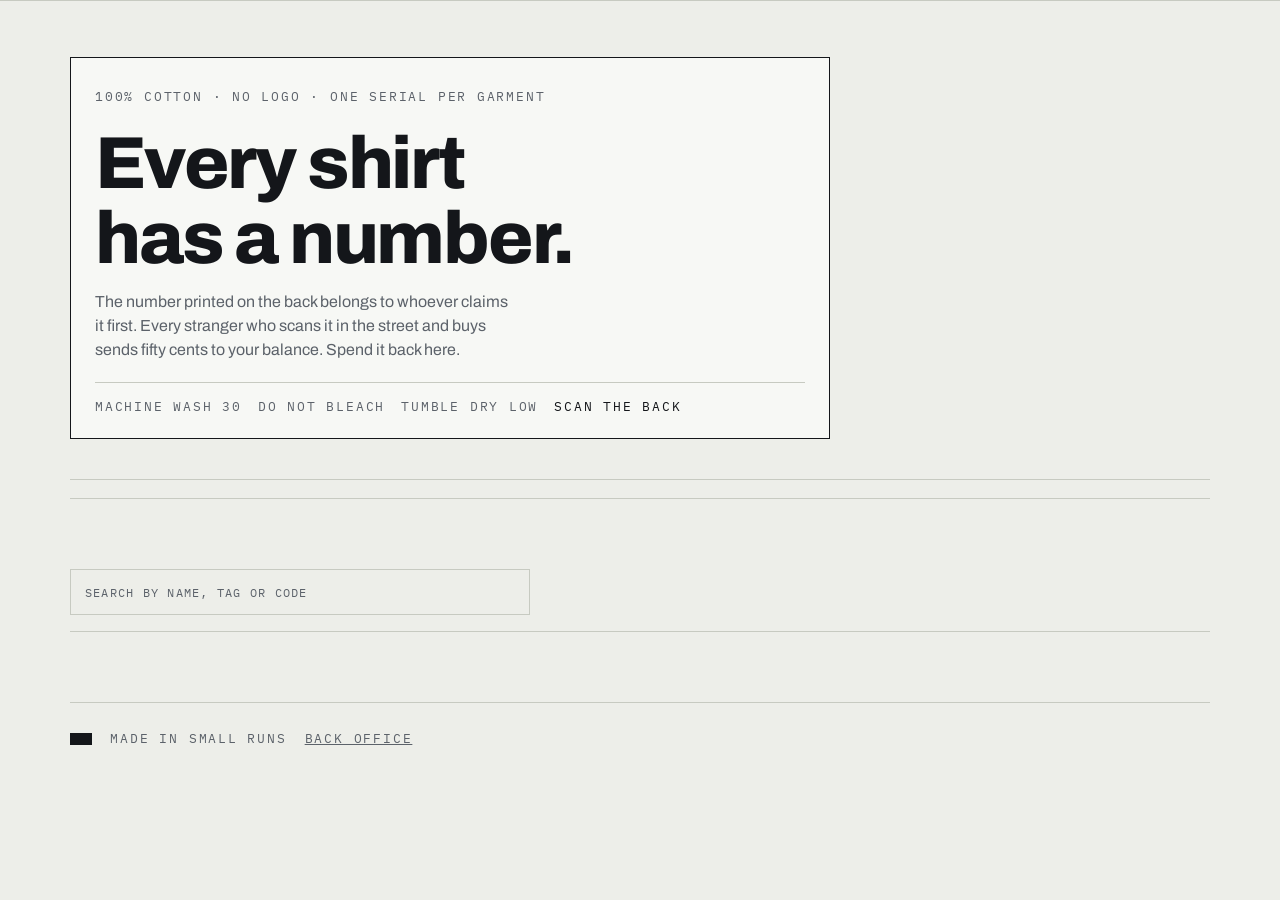
==== index.html @ 5fda08cc "Add files via upload" ====
<!doctype html>
<html lang="en">
<head>
<meta charset="utf-8">
<meta name="viewport" content="width=device-width, initial-scale=1">
<title>Shop</title>
<link rel="preconnect" href="https://fonts.googleapis.com">
<link rel="preconnect" href="https://fonts.gstatic.com" crossorigin>
<link href="https://fonts.googleapis.com/css2?family=Archivo:wght@400;600;700;800;900&family=IBM+Plex+Mono:wght@400;500;600&display=swap" rel="stylesheet">
<link rel="stylesheet" href="./shop.css">
<script src="./config.js"></script>
</head>
<body>

<header class="masthead" id="masthead"></header>

<main class="shell">

  <section class="hero">
    <div class="hero-label">
      <span class="tag">100% cotton · no logo · one serial per garment</span>
      <h1>Every shirt<br>has a number.</h1>
      <p class="hero-lede">The number printed on the back belongs to whoever claims it first.
         Every stranger who scans it in the street and buys sends fifty cents
         to your balance. Spend it back here.</p>
      <div class="hero-rule">
        <span class="tag">Machine wash 30</span>
        <span class="tag">Do not bleach</span>
        <span class="tag">Tumble dry low</span>
        <span class="tag tag-ink">Scan the back</span>
      </div>
    </div>
    <div class="ticker" aria-hidden="true">
      <div class="ticker-track" id="ticker"></div>
    </div>
  </section>

  <section class="searchbar">
    <input class="input search-input" id="q" type="search"
           placeholder="Search by name, tag or code" aria-label="Search the shop">
    <div class="chip-row" id="tagRow"></div>
  </section>

  <div id="results" class="hide"></div>
  <div id="rails"></div>
  <div id="railsEmpty" class="empty hide">
    <p class="tag">Nothing in stock yet.</p>
    <p>Add your first item from the back office and it will appear here.</p>
  </div>

  <footer class="foot">
    <span class="redaction" id="footBrand"></span>
    <span class="tag">Made in small runs</span>
    <a class="tag" href="./admin.html">Back office</a>
  </footer>
</main>

<!-- ---------------- cart drawer ---------------- -->
<div class="scrim" id="scrim"></div>
<aside class="drawer" id="drawer" aria-label="Shopping bag">
  <div class="drawer-head">
    <span class="tag tag-ink">Your bag</span>
    <button class="x-btn" id="drawerClose" aria-label="Close bag">&times;</button>
  </div>
  <div class="drawer-body" id="drawerBody"></div>
  <div class="drawer-foot" id="drawerFoot"></div>
</aside>

<!-- ---------------- auth / account ---------------- -->
<div class="modal" id="modal">
  <div class="modal-card" id="modalCard"></div>
</div>

<script type="module">
import {
  cfg, sb, money, escapeHtml, fetchProducts, readCart, setQty, cartCount,
  mountMasthead, refreshCredit, refreshCartCount, renderRail,
  currentUser, signIn, signUp, signOut, fetchBalance, startCheckout, rememberRef,
  matchesQuery, allKeywords, productCard, lineKey, priceOf
} from "./shop.js";

document.title = cfg.BRAND;
document.getElementById("footBrand").textContent = cfg.BRAND;
mountMasthead(document.getElementById("masthead"));

/* a QR scan can hand us a referral code on the way in */
const params = new URLSearchParams(location.search);
if (params.get("ref")) {
  rememberRef(params.get("ref"));
  history.replaceState({}, "", location.pathname);
}

/* ticker */
const words = ["No logo", "Serial numbered", "Claim your number", "€0.50 per referral",
               "Small runs", "Machine wash 30", "Store credit, not cashback"];
document.getElementById("ticker").innerHTML =
  [...words, ...words].map(w => `<span class="tag">${w}</span>`).join("");

/* ---------------- catalogue ---------------- */
let PRODUCTS = [];
async function loadCatalogue() {
  const mount = document.getElementById("rails");
  try { PRODUCTS = await fetchProducts(); }
  catch { mount.innerHTML = `<p class="notice notice-bad">Could not load the catalogue. Check your Supabase settings in config.js.</p>`; return; }

  if (!PRODUCTS.length) { document.getElementById("railsEmpty").classList.remove("hide"); return; }

  const groups = new Map();
  for (const p of PRODUCTS) {
    if (!groups.has(p.collection)) groups.set(p.collection, []);
    groups.get(p.collection).push(p);
  }
  mount.innerHTML = "";
  for (const [name, items] of groups) {
    renderRail(mount, { title: name.replace(/^\w/, c => c.toUpperCase()), products: items });
  }
  buildTagRow();
}

/* ---------------- search ---------------- */
const qInput  = document.getElementById("q");
const results = document.getElementById("results");
const railsEl = document.getElementById("rails");

function buildTagRow() {
  const row = document.getElementById("tagRow");
  const tags = allKeywords(PRODUCTS).slice(0, 12);
  if (!tags.length) { row.classList.add("hide"); return; }
  row.innerHTML = tags.map(([k, n]) =>
    `<button class="chip tag-chip" data-tag="${escapeHtml(k)}">${escapeHtml(k)} <b>${n}</b></button>`).join("");
  row.querySelectorAll("[data-tag]").forEach((b) =>
    b.addEventListener("click", () => {
      const t = b.dataset.tag;
      qInput.value = qInput.value.trim() === t ? "" : t;   // click again to clear
      runSearch();
    }));
}

function runSearch() {
  const query = qInput.value.trim();
  document.querySelectorAll("[data-tag]").forEach((b) =>
    b.classList.toggle("on", b.dataset.tag === query.toLowerCase()));

  if (!query) {
    results.classList.add("hide");
    railsEl.classList.remove("hide");
    return;
  }

  const hits = PRODUCTS.filter((p) => matchesQuery(p, query));
  railsEl.classList.add("hide");
  results.classList.remove("hide");
  results.innerHTML = `
    <div class="rail-head">
      <h2>${hits.length ? `${hits.length} match${hits.length === 1 ? "" : "es"}` : "Nothing found"}</h2>
      <span class="tag">for “${escapeHtml(query)}”</span>
      <button class="chip" id="clearQ" style="margin-left:auto">Clear</button>
    </div>
    <div class="results-grid"></div>`;

  const grid = results.querySelector(".results-grid");
  if (hits.length) hits.forEach((p) => grid.appendChild(productCard(p)));
  else grid.innerHTML = `<p class="empty">No item matches that. Try a different word, or clear the search to see everything.</p>`;

  document.getElementById("clearQ").addEventListener("click", () => { qInput.value = ""; runSearch(); });
}

let debounce;
qInput.addEventListener("input", () => { clearTimeout(debounce); debounce = setTimeout(runSearch, 140); });
qInput.addEventListener("search", runSearch);

/* ---------------- cart drawer ---------------- */
const scrim = document.getElementById("scrim");
const drawer = document.getElementById("drawer");
const openDrawer = () => { drawer.classList.add("open"); scrim.classList.add("open"); paintCart(); };
const closeDrawer = () => { drawer.classList.remove("open"); scrim.classList.remove("open"); };
scrim.addEventListener("click", closeDrawer);
document.getElementById("drawerClose").addEventListener("click", closeDrawer);
document.getElementById("cartChip").addEventListener("click", openDrawer);
document.addEventListener("keydown", e => { if (e.key === "Escape") { closeDrawer(); closeModal(); } });

let useCredit = false;

async function paintCart() {
  const body = document.getElementById("drawerBody");
  const foot = document.getElementById("drawerFoot");
  const lines = readCart()
    .map(l => {
      const product = PRODUCTS.find(p => p.id === l.product_id);
      const variant = product?.variants?.find(v => v.id === l.variant_id) || null;
      return { ...l, product, variant, key: lineKey(l), unit: product ? priceOf(product, variant) : 0 };
    })
    .filter(l => l.product);

  if (!lines.length) {
    body.innerHTML = `<p class="empty">Nothing here yet. Add something from the rails.</p>`;
    foot.innerHTML = "";
    return;
  }

  body.innerHTML = lines.map(l => `
    <div class="line">
      <div class="line-shot">${l.product.image_url
        ? `<img src="${l.product.image_url}" alt="">` : ""}</div>
      <div style="flex:1">
        <div class="card-name">${escapeHtml(l.product.name)}</div>
        <span class="tag">${escapeHtml(l.product.sku)}${l.variant ? ` · size ${escapeHtml(l.variant.size)}` : ""}</span>
        <div class="qty">
          <button data-id="${l.key}" data-q="${l.qty - 1}">&minus;</button>
          <span class="serial">${l.qty}</span>
          <button data-id="${l.key}" data-q="${l.qty + 1}">+</button>
          <span class="price" style="margin-left:auto">${money(l.unit * l.qty)}</span>
        </div>
      </div>
    </div>`).join("");

  body.querySelectorAll(".qty button").forEach(b =>
    b.addEventListener("click", () => setQty(b.dataset.id, Number(b.dataset.q))));

  const subtotal = lines.reduce((s, l) => s + l.unit * l.qty, 0);
  const user = await currentUser();
  const balance = user ? await fetchBalance() : 0;
  const applied = useCredit ? Math.min(balance, subtotal) : 0;

  foot.innerHTML = `
    ${balance > 0 ? `
      <label class="credit-toggle">
        <input type="checkbox" id="useCredit" ${useCredit ? "checked" : ""}>
        <span class="tag" style="color:inherit">Use ${money(balance)} credit</span>
      </label>` : ""}
    <div class="total-row"><span class="tag">Subtotal</span><span class="price">${money(subtotal)}</span></div>
    ${applied ? `<div class="total-row"><span class="tag">Credit</span><span class="price">−${money(applied)}</span></div>` : ""}
    <div class="total-row grand"><span class="tag tag-ink">To pay</span><span class="price">${money(subtotal - applied)}</span></div>
    <div id="checkoutMsg"></div>
    <button class="btn" id="checkoutBtn" style="margin-top:14px">Checkout</button>`;

  const toggle = document.getElementById("useCredit");
  if (toggle) toggle.addEventListener("change", () => { useCredit = toggle.checked; paintCart(); });

  document.getElementById("checkoutBtn").addEventListener("click", async (e) => {
    const btn = e.currentTarget;
    const msg = document.getElementById("checkoutMsg");
    const email = user?.email || prompt("Email for your receipt:");
    if (!email) return;
    btn.disabled = true; btn.textContent = "Opening checkout…";
    try { await startCheckout({ useCredit, email }); }
    catch (err) {
      msg.innerHTML = `<p class="notice notice-bad">${escapeHtml(err.message)}</p>`;
      btn.disabled = false; btn.textContent = "Checkout";
    }
  });
}

document.addEventListener("cart:changed", () => { refreshCartCount(); paintCart(); });

/* ---------------- account modal ---------------- */
const modal = document.getElementById("modal");
const card  = document.getElementById("modalCard");
const closeModal = () => modal.classList.remove("open");
modal.addEventListener("click", e => { if (e.target === modal) closeModal(); });
document.getElementById("accountChip").addEventListener("click", paintAccount);

async function paintAccount() {
  modal.classList.add("open");
  const user = await currentUser();
  if (!user) return paintAuth("in");

  const { data } = await sb.rpc("my_earnings");
  const e = data || { balance_cents: 0, garments: 0, referrals: 0 };
  const { data: codes } = await sb.from("garment_codes").select("item_number, claimed_at");

  card.innerHTML = `
    <span class="tag">Signed in as</span>
    <p class="serial" style="margin:4px 0 20px">${escapeHtml(user.email)}</p>
    <div class="total-row"><span class="tag">Balance</span><span class="price">${money(e.balance_cents)}</span></div>
    <div class="total-row"><span class="tag">Garments claimed</span><span class="price">${e.garments}</span></div>
    <div class="total-row"><span class="tag">Referred sales</span><span class="price">${e.referrals}</span></div>
    ${codes?.length ? `<div style="margin-top:18px">
      <span class="tag">Your serials</span>
      <p class="serial" style="margin:6px 0 0;line-height:1.7">${codes.map(c => escapeHtml(c.item_number)).join("<br>")}</p>
    </div>` : ""}
    <button class="btn btn-hollow" id="outBtn" style="margin-top:22px">Sign out</button>`;
  document.getElementById("outBtn").addEventListener("click", async () => {
    await signOut(); closeModal(); refreshCredit();
  });
}

function paintAuth(mode) {
  const isUp = mode === "up";
  card.innerHTML = `
    <span class="tag">${isUp ? "Create an account" : "Sign in"}</span>
    <h2 style="margin:10px 0 18px">${isUp ? "Start a balance" : "Welcome back"}</h2>
    ${isUp ? `<label class="field"><span>Name</span><input class="input" id="aName"></label>` : ""}
    <label class="field"><span>Email</span><input class="input" id="aEmail" type="email" autocomplete="email"></label>
    <label class="field"><span>Password</span><input class="input" id="aPass" type="password" autocomplete="${isUp ? "new-password" : "current-password"}"></label>
    <div id="authMsg"></div>
    <button class="btn" id="authGo" style="margin-top:8px">${isUp ? "Create account" : "Sign in"}</button>
    <button class="btn btn-hollow" id="authSwap" style="margin-top:8px">${isUp ? "I already have one" : "I need an account"}</button>`;

  document.getElementById("authSwap").addEventListener("click", () => paintAuth(isUp ? "in" : "up"));
  document.getElementById("authGo").addEventListener("click", async () => {
    const msg = document.getElementById("authMsg");
    const email = document.getElementById("aEmail").value.trim();
    const pass  = document.getElementById("aPass").value;
    if (!email || !pass) { msg.innerHTML = `<p class="notice notice-bad">Enter an email and a password.</p>`; return; }
    const { error } = isUp
      ? await signUp(email, pass, document.getElementById("aName").value.trim())
      : await signIn(email, pass);
    if (error) { msg.innerHTML = `<p class="notice notice-bad">${escapeHtml(error.message)}</p>`; return; }
    await refreshCredit();
    paintAccount();
  });
}

/* ---------------- boot ---------------- */
await loadCatalogue();
refreshCartCount();
refreshCredit();
if (params.get("bag")) openDrawer();
sb.auth.onAuthStateChange(() => { refreshCredit(); paintCart(); });
</script>
</body>
</html>
---- shop.css ----
/* ============================================================
   Design language: the sewn-in garment care label.
   Everything is a tag — small caps, thin rules, mono serials.
   One accent only: ultramarine, the pigment in laundry bluing.
   Signature: the redaction bar. A no-name brand has no logo,
   so the logo is the black rectangle where a logo would be.
   ============================================================ */

:root {
  --paper:    #EDEEE9;
  --paper-2:  #E3E5DE;
  --card:     #F7F8F5;
  --ink:      #14161A;
  --ink-soft: #5C626A;
  --rule:     #C7CAC1;
  --bluing:   #2436E8;
  --alert:    #B32D18;

  --step:  clamp(0.72rem, 0.68rem + 0.2vw, 0.8rem);
  --shell: 1180px;
  --tag-font: "IBM Plex Mono", ui-monospace, monospace;
}

* { box-sizing: border-box; }

html { -webkit-text-size-adjust: 100%; }

body {
  margin: 0;
  background: var(--paper);
  color: var(--ink);
  font-family: "Archivo", system-ui, sans-serif;
  font-size: 16px;
  line-height: 1.5;
  font-variant-numeric: tabular-nums;
}

.shell { max-width: var(--shell); margin: 0 auto; padding: 0 20px; }

/* ---------- micro typography: the label vocabulary ---------- */
.tag {
  font-family: var(--tag-font);
  font-size: var(--step);
  letter-spacing: 0.14em;
  text-transform: uppercase;
  color: var(--ink-soft);
}
.tag-ink { color: var(--ink); }
.serial { font-family: var(--tag-font); font-size: var(--step); letter-spacing: 0.08em; }

h1, h2, h3 { font-weight: 800; letter-spacing: -0.03em; line-height: 1.02; margin: 0; }
h1 { font-size: clamp(2.4rem, 1.5rem + 4.2vw, 4.6rem); }
h2 { font-size: clamp(1.5rem, 1.1rem + 1.6vw, 2.2rem); }

/* ---------- the signature: redaction bar ---------- */
.redaction {
  display: inline-flex;
  align-items: center;
  background: var(--ink);
  color: var(--paper);
  padding: 0.34em 0.7em 0.4em;
  font-family: var(--tag-font);
  font-weight: 600;
  letter-spacing: 0.24em;
  text-transform: uppercase;
  text-decoration: none;
}
.redaction-lg { font-size: 1rem; letter-spacing: 0.3em; }

/* ---------- header ---------- */
.masthead {
  position: sticky; top: 0; z-index: 40;
  background: var(--paper);
  border-bottom: 1px solid var(--rule);
}
.masthead-in {
  max-width: var(--shell); margin: 0 auto; padding: 14px 20px;
  display: flex; align-items: center; gap: 14px;
}
.masthead-nav { margin-left: auto; display: flex; align-items: center; gap: 10px; }

.chip {
  font-family: var(--tag-font); font-size: var(--step);
  letter-spacing: 0.1em; text-transform: uppercase;
  border: 1px solid var(--rule); background: transparent; color: var(--ink);
  padding: 7px 11px; cursor: pointer; text-decoration: none;
  display: inline-flex; align-items: center; gap: 7px;
}
.chip:hover { border-color: var(--ink); }
.chip-credit { border-color: var(--bluing); color: var(--bluing); }
.chip-cart { background: var(--ink); color: var(--paper); border-color: var(--ink); }
.chip-cart:hover { background: var(--bluing); border-color: var(--bluing); }

/* ---------- buttons ---------- */
.btn {
  font-family: var(--tag-font); font-size: var(--step);
  letter-spacing: 0.14em; text-transform: uppercase;
  padding: 14px 20px; border: 1px solid var(--ink);
  background: var(--ink); color: var(--paper);
  cursor: pointer; text-decoration: none; text-align: center;
  display: inline-block; width: 100%;
}
.btn:hover:not(:disabled) { background: var(--bluing); border-color: var(--bluing); }
.btn:disabled { opacity: 0.35; cursor: not-allowed; }
.btn-hollow { background: transparent; color: var(--ink); }
.btn-hollow:hover:not(:disabled) { background: var(--ink); color: var(--paper); }
.btn-slim { padding: 9px 14px; width: auto; }

:focus-visible { outline: 2px solid var(--bluing); outline-offset: 2px; }

/* ---------- inputs ---------- */
.field { display: block; margin-bottom: 12px; }
.field > span {
  display: block; margin-bottom: 5px;
  font-family: var(--tag-font); font-size: var(--step);
  letter-spacing: 0.12em; text-transform: uppercase; color: var(--ink-soft);
}
.input {
  width: 100%; padding: 11px 12px;
  border: 1px solid var(--rule); background: var(--card); color: var(--ink);
  font-family: var(--tag-font); font-size: 0.88rem;
}
.input:focus { border-color: var(--bluing); outline: none; }
textarea.input { font-family: "Archivo", sans-serif; line-height: 1.5; resize: vertical; }

/* ---------- hero: a care label pinned to the page ---------- */
.hero { padding: 56px 0 40px; }
.hero-label {
  border: 1px solid var(--ink); background: var(--card);
  padding: 26px 24px 22px; max-width: 760px;
}
.hero-rule {
  display: flex; gap: 16px; flex-wrap: wrap;
  border-top: 1px solid var(--rule); margin-top: 20px; padding-top: 14px;
}
.hero h1 { margin: 18px 0 14px; }
.hero-lede { max-width: 46ch; color: var(--ink-soft); margin: 0; }

/* the ticker reads like a wash-instruction strip */
.ticker {
  border-top: 1px solid var(--rule); border-bottom: 1px solid var(--rule);
  overflow: hidden; padding: 9px 0; margin-top: 40px;
}
.ticker-track {
  display: flex; gap: 44px; width: max-content;
  animation: drift 44s linear infinite;
}
.ticker-track > span { white-space: nowrap; }
@keyframes drift { from { transform: translateX(0); } to { transform: translateX(-50%); } }

/* ---------- rails ---------- */
.rail-block { padding: 40px 0 8px; }
.rail-head {
  display: flex; align-items: baseline; gap: 14px;
  padding-bottom: 14px; border-bottom: 1px solid var(--rule); margin-bottom: 20px;
}
.rail-arrows { margin-left: auto; display: flex; gap: 6px; }
.arrow {
  width: 36px; height: 36px; border: 1px solid var(--rule);
  background: transparent; color: var(--ink); cursor: pointer;
  font-size: 1rem; line-height: 1; display: grid; place-items: center;
}
.arrow:hover { border-color: var(--ink); background: var(--ink); color: var(--paper); }

.rail {
  display: flex; gap: 16px; overflow-x: auto; padding-bottom: 16px;
  scroll-snap-type: x mandatory; scroll-behavior: smooth;
  scrollbar-width: thin; scrollbar-color: var(--rule) transparent;
}
.rail::-webkit-scrollbar { height: 3px; }
.rail::-webkit-scrollbar-thumb { background: var(--rule); }

.card {
  flex: 0 0 264px; scroll-snap-align: start;
  background: var(--card); border: 1px solid var(--rule);
  display: flex; flex-direction: column;
}
.card-shot {
  aspect-ratio: 4 / 5; background: var(--paper-2);
  display: grid; place-items: center; overflow: hidden;
}
.card-shot img { width: 100%; height: 100%; object-fit: cover; display: block; }
.card-body { padding: 14px; display: flex; flex-direction: column; gap: 6px; flex: 1; }
.card-name { font-weight: 700; letter-spacing: -0.015em; }
.card-blurb { color: var(--ink-soft); font-size: 0.88rem; margin: 0; }
.card-foot {
  margin-top: auto; padding-top: 12px; border-top: 1px solid var(--rule);
  display: flex; align-items: center; gap: 10px;
}
.price { font-family: var(--tag-font); font-weight: 600; font-size: 0.98rem; }
.sold-out { color: var(--alert); }

/* ---------- cart drawer ---------- */
.scrim {
  position: fixed; inset: 0; background: rgba(20,22,26,0.45);
  opacity: 0; pointer-events: none; transition: opacity 0.2s; z-index: 50;
}
.scrim.open { opacity: 1; pointer-events: auto; }
.drawer {
  position: fixed; top: 0; right: 0; bottom: 0; width: min(420px, 100%);
  background: var(--paper); border-left: 1px solid var(--ink);
  transform: translateX(100%); transition: transform 0.26s cubic-bezier(.4,0,.2,1);
  z-index: 60; display: flex; flex-direction: column;
}
.drawer.open { transform: translateX(0); }
.drawer-head {
  padding: 18px 20px; border-bottom: 1px solid var(--rule);
  display: flex; align-items: center; gap: 12px;
}
.drawer-body { flex: 1; overflow-y: auto; padding: 20px; }
.drawer-foot { padding: 20px; border-top: 1px solid var(--ink); background: var(--card); }
.x-btn { margin-left: auto; background: none; border: none; cursor: pointer; font-size: 1.3rem; color: var(--ink); padding: 0 4px; }

.line { display: flex; gap: 12px; padding: 12px 0; border-bottom: 1px solid var(--rule); }
.line-shot { width: 56px; height: 70px; background: var(--paper-2); flex: 0 0 auto; }
.line-shot img { width: 100%; height: 100%; object-fit: cover; }
.qty { display: flex; align-items: center; gap: 8px; margin-top: 6px; }
.qty button {
  width: 24px; height: 24px; border: 1px solid var(--rule);
  background: transparent; cursor: pointer; color: var(--ink); line-height: 1;
}
.qty button:hover { border-color: var(--ink); }

.total-row { display: flex; justify-content: space-between; padding: 5px 0; }
.total-row.grand { border-top: 1px solid var(--rule); margin-top: 8px; padding-top: 10px; font-weight: 700; }
.credit-toggle {
  display: flex; align-items: center; gap: 9px; padding: 11px;
  border: 1px solid var(--bluing); color: var(--bluing); margin-bottom: 14px; cursor: pointer;
}

/* ---------- modal ---------- */
.modal {
  position: fixed; inset: 0; z-index: 70; display: none;
  place-items: center; padding: 20px; background: rgba(20,22,26,0.5);
}
.modal.open { display: grid; }
.modal-card {
  background: var(--paper); border: 1px solid var(--ink);
  width: min(400px, 100%); padding: 26px;
}

/* ---------- notices ---------- */
.notice {
  padding: 11px 13px; border-left: 3px solid var(--bluing);
  background: var(--card); font-size: 0.9rem; margin: 12px 0;
}
.notice-bad { border-left-color: var(--alert); color: var(--alert); }
.empty { padding: 40px 0; color: var(--ink-soft); }

.foot {
  margin-top: 70px; border-top: 1px solid var(--rule); padding: 26px 0 40px;
  display: flex; gap: 18px; flex-wrap: wrap; align-items: center;
}

.hide { display: none !important; }

@media (max-width: 640px) {
  .card { flex: 0 0 72vw; }
  .hero { padding: 36px 0 28px; }
  .masthead-nav { gap: 6px; }
}

@media (prefers-reduced-motion: reduce) {
  .ticker-track { animation: none; }
  .rail { scroll-behavior: auto; }
  .drawer { transition: none; }
}

/* ============================================================
   QR landing (q.html)
   The scan is a fork in the road, so the page is literally split.
   ============================================================ */
.scan-wrap { min-height: 100vh; display: flex; flex-direction: column; }
.scan-head {
  padding: 26px 20px 22px; border-bottom: 1px solid var(--ink);
  display: flex; align-items: center; gap: 14px; flex-wrap: wrap;
}
.scan-serial { font-family: var(--tag-font); font-weight: 600; font-size: 1.1rem; letter-spacing: 0.18em; }
.scan-main { flex: 1; display: flex; flex-direction: column; justify-content: center; }

.choice-grid { display: grid; grid-template-columns: 1fr 1fr; min-height: 62vh; }
.choice {
  border: none; cursor: pointer; text-align: left;
  padding: 34px 26px; display: flex; flex-direction: column; gap: 12px;
  font-family: "Archivo", sans-serif; transition: background 0.18s;
}
.choice-a { background: var(--ink); color: var(--paper); }
.choice-a:hover { background: #000; }
.choice-b { background: var(--bluing); color: #fff; }
.choice-b:hover { filter: brightness(1.12); }
.choice-title { font-size: clamp(1.6rem, 1rem + 2.6vw, 2.6rem); font-weight: 900; letter-spacing: -0.035em; line-height: 1.02; }
.choice-note { font-size: 0.95rem; opacity: 0.82; max-width: 30ch; margin: 0; }
.choice-mark { margin-top: auto; font-family: var(--tag-font); font-size: var(--step); letter-spacing: 0.2em; text-transform: uppercase; }

.buy-pane {
  display: grid; grid-template-columns: minmax(0, 1fr) minmax(0, 1fr);
  gap: 0; border-top: 1px solid var(--rule);
}
.buy-shot { background: var(--paper-2); aspect-ratio: 1 / 1; display: grid; place-items: center; overflow: hidden; }
.buy-shot img { width: 100%; height: 100%; object-fit: cover; }
.buy-info { padding: 34px 28px; display: flex; flex-direction: column; gap: 14px; }
.buy-price { font-family: var(--tag-font); font-size: 1.6rem; font-weight: 600; }

.pane { max-width: 520px; margin: 0 auto; padding: 40px 22px; width: 100%; }

@media (max-width: 720px) {
  .choice-grid { grid-template-columns: 1fr; }
  .choice { padding: 28px 22px; min-height: 220px; }
  .buy-pane { grid-template-columns: 1fr; }
}

/* ============================================================
   Back office (admin.html)
   ============================================================ */
.admin-grid { display: grid; grid-template-columns: 340px minmax(0, 1fr); gap: 28px; align-items: start; }
.panel { border: 1px solid var(--rule); background: var(--card); padding: 20px; }
.panel-head { display: flex; align-items: baseline; gap: 10px; margin-bottom: 16px; padding-bottom: 12px; border-bottom: 1px solid var(--rule); }
.tabs { display: flex; gap: 0; border-bottom: 1px solid var(--rule); margin-bottom: 20px; }
.tab {
  font-family: var(--tag-font); font-size: var(--step); letter-spacing: 0.12em;
  text-transform: uppercase; padding: 11px 16px; border: none; background: none;
  cursor: pointer; color: var(--ink-soft); border-bottom: 2px solid transparent;
}
.tab.on { color: var(--ink); border-bottom-color: var(--bluing); }

.grid-table { width: 100%; border-collapse: collapse; font-size: 0.88rem; }
.grid-table th {
  text-align: left; font-family: var(--tag-font); font-size: var(--step);
  letter-spacing: 0.12em; text-transform: uppercase; color: var(--ink-soft);
  font-weight: 500; padding: 9px 10px; border-bottom: 1px solid var(--rule);
}
.grid-table td { padding: 10px; border-bottom: 1px solid var(--rule); vertical-align: middle; }
.grid-table tbody tr:hover { background: var(--card); }
.mini { font-family: var(--tag-font); font-size: var(--step); }
.thumb { width: 38px; height: 46px; object-fit: cover; background: var(--paper-2); display: block; }

.qr-sheet { display: grid; grid-template-columns: repeat(auto-fill, minmax(150px, 1fr)); gap: 14px; }
.qr-cell { border: 1px solid var(--rule); padding: 12px; text-align: center; background: #fff; }
.qr-cell canvas { width: 100%; height: auto; image-rendering: pixelated; }
.qr-cell .serial { display: block; margin-top: 8px; word-break: break-all; }

.row { display: flex; gap: 8px; align-items: center; flex-wrap: wrap; }

@media (max-width: 900px) { .admin-grid { grid-template-columns: 1fr; } }

/* the wordmark sits under the code, the way it would on a sewn label */
.qr-brand {
  display: inline-flex; margin-top: 10px;
  font-size: 0.66rem; letter-spacing: 0.32em; padding: 0.3em 0.7em 0.34em;
}
.qr-cell .serial { margin-top: 6px; color: var(--ink-soft); font-size: 0.62rem; }

@media print {
  /* Hide the chrome, keep the sheet. The sheet lives inside a .panel,
     so the panel itself must survive — only its decoration goes. */
  .masthead, .tabs, .no-print { display: none !important; }
  body { background: #fff; }
  .shell { max-width: none; padding: 0; }
  .admin-grid { display: block; }
  .panel { border: none; background: none; padding: 0; }
  .qr-sheet { grid-template-columns: repeat(4, 1fr); gap: 10px; }
  .qr-cell { break-inside: avoid; page-break-inside: avoid; border-color: #ddd; }
  .redaction { background: #000 !important; color: #fff !important;
               -webkit-print-color-adjust: exact; print-color-adjust: exact; }
}

/* ============================================================
   Search
   ============================================================ */
.searchbar {
  display: flex; flex-direction: column; gap: 12px;
  padding: 30px 0 4px; border-bottom: 1px solid var(--rule);
}
.search-input {
  max-width: 460px; padding: 13px 14px;
  letter-spacing: 0.04em; background: transparent;
}
.search-input::placeholder { color: var(--ink-soft); letter-spacing: 0.1em; text-transform: uppercase; font-size: 0.78rem; }

.chip-row { display: flex; gap: 7px; flex-wrap: wrap; }
.tag-chip { padding: 6px 10px; }
.tag-chip b { color: var(--ink-soft); font-weight: 500; }
.tag-chip.on { background: var(--bluing); border-color: var(--bluing); color: #fff; }
.tag-chip.on b { color: rgba(255,255,255,0.7); }

.results-grid {
  display: grid; gap: 16px;
  grid-template-columns: repeat(auto-fill, minmax(240px, 1fr));
  padding-bottom: 20px;
}
.results-grid .card { flex: none; }

@media (max-width: 640px) {
  .results-grid { grid-template-columns: repeat(auto-fill, minmax(150px, 1fr)); }
}

/* ---------- size selector ---------- */
.size-row { display: flex; gap: 6px; flex-wrap: wrap; margin-top: 4px; }
.size {
  min-width: 34px; padding: 6px 8px;
  font-family: var(--tag-font); font-size: 0.72rem; letter-spacing: 0.08em;
  text-transform: uppercase; border: 1px solid var(--rule);
  background: transparent; color: var(--ink); cursor: pointer;
}
.size:hover:not(:disabled) { border-color: var(--ink); }
.size[aria-pressed="true"] { background: var(--ink); color: var(--paper); border-color: var(--ink); }
.size:disabled {
  opacity: 0.32; cursor: not-allowed;
  background: repeating-linear-gradient(135deg, transparent, transparent 3px, var(--rule) 3px, var(--rule) 4px);
}

/* an irreversible action should not look like the others */
.tab.danger { color: var(--alert); }
.tab.danger:hover { background: var(--alert); color: #fff; }

/* ---------- order queue ---------- */
.order-row { border-bottom: 1px solid var(--rule); }
.order-row.open { background: var(--card); }
.order-head {
  width: 100%; display: flex; align-items: center; gap: 14px;
  padding: 12px 10px; background: none; border: none; cursor: pointer;
  text-align: left; font-family: inherit; color: var(--ink);
}
.order-head:hover { background: var(--card); }
.order-body { padding: 4px 10px 20px; }
.order-cols { display: grid; grid-template-columns: 1fr 1fr; gap: 24px; }

.pack-list { list-style: none; margin: 6px 0 0; padding: 0; font-size: 0.9rem; }
.pack-list li { padding: 5px 0; border-bottom: 1px dotted var(--rule); }
.pack-list b { font-family: var(--tag-font); }

.ship-unfulfilled { color: var(--alert); }
.ship-shipped     { color: var(--bluing); }
.ship-received    { color: var(--ink-soft); }

@media (max-width: 700px) { .order-cols { grid-template-columns: 1fr; gap: 16px; } }
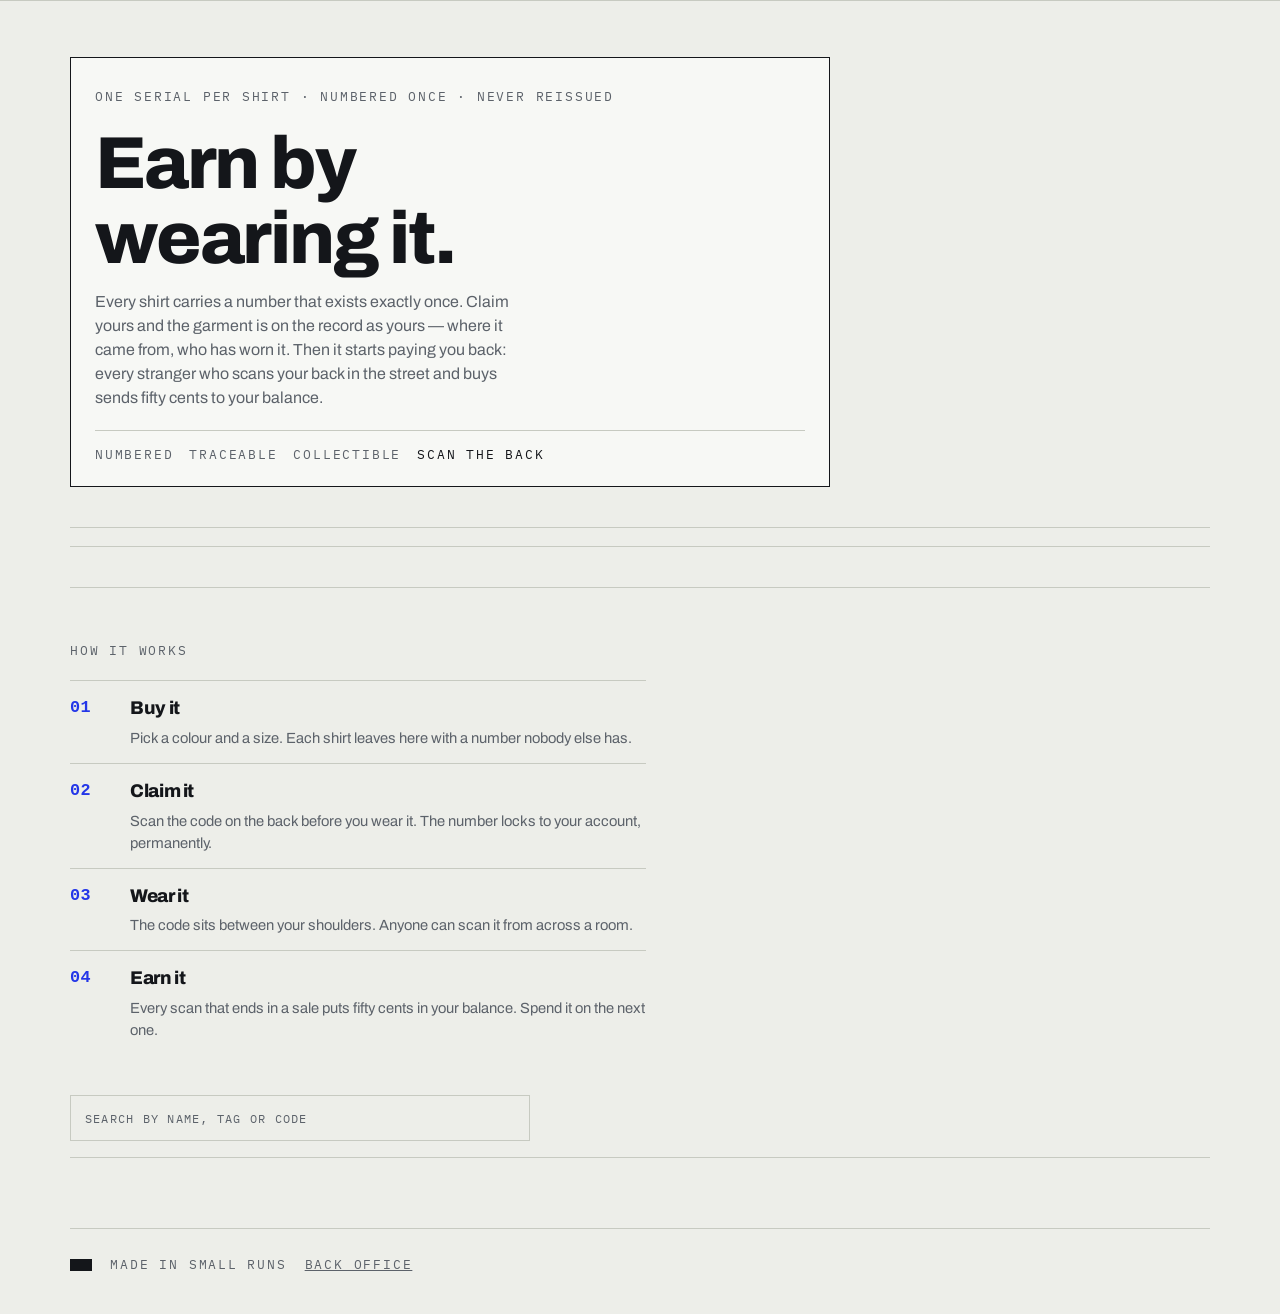
==== commit 45d460f6: "Add files via upload" ====
--- a/index.html
+++ b/index.html
@@ -18,20 +18,41 @@
 
   <section class="hero">
     <div class="hero-label">
-      <span class="tag">100% cotton · no logo · one serial per garment</span>
-      <h1>Every shirt<br>has a number.</h1>
-      <p class="hero-lede">The number printed on the back belongs to whoever claims it first.
-         Every stranger who scans it in the street and buys sends fifty cents
-         to your balance. Spend it back here.</p>
+      <span class="tag">One serial per shirt · numbered once · never reissued</span>
+      <h1>Earn by<br>wearing it.</h1>
+      <p class="hero-lede">Every shirt carries a number that exists exactly once.
+         Claim yours and the garment is on the record as yours — where it came from,
+         who has worn it. Then it starts paying you back: every stranger who scans
+         your back in the street and buys sends fifty cents to your balance.</p>
       <div class="hero-rule">
-        <span class="tag">Machine wash 30</span>
-        <span class="tag">Do not bleach</span>
-        <span class="tag">Tumble dry low</span>
+        <span class="tag">Numbered</span>
+        <span class="tag">Traceable</span>
+        <span class="tag">Collectible</span>
         <span class="tag tag-ink">Scan the back</span>
       </div>
     </div>
     <div class="ticker" aria-hidden="true">
       <div class="ticker-track" id="ticker"></div>
+    </div>
+  </section>
+
+  <section class="how">
+    <div class="how-shot">
+      <img src="./how.png" alt="Front and back of a numbered shirt"
+           onerror="this.closest('.how-shot').classList.add('hide')">
+    </div>
+    <div class="how-steps">
+      <span class="tag">How it works</span>
+      <ol class="steps">
+        <li><b>01</b><span class="step-t">Buy it</span>
+            <p>Pick a colour and a size. Each shirt leaves here with a number nobody else has.</p></li>
+        <li><b>02</b><span class="step-t">Claim it</span>
+            <p>Scan the code on the back before you wear it. The number locks to your account, permanently.</p></li>
+        <li><b>03</b><span class="step-t">Wear it</span>
+            <p>The code sits between your shoulders. Anyone can scan it from across a room.</p></li>
+        <li><b>04</b><span class="step-t">Earn it</span>
+            <p>Every scan that ends in a sale puts fifty cents in your balance. Spend it on the next one.</p></li>
+      </ol>
     </div>
   </section>
 
@@ -91,8 +112,8 @@
 }
 
 /* ticker */
-const words = ["No logo", "Serial numbered", "Claim your number", "€0.50 per referral",
-               "Small runs", "Machine wash 30", "Store credit, not cashback"];
+const words = ["Earn by wearing", "One serial, one shirt", "Traceable origin",
+               "€0.50 every scan", "Never reissued", "Collectible", "Store credit, not cashback"];
 document.getElementById("ticker").innerHTML =
   [...words, ...words].map(w => `<span class="tag">${w}</span>`).join("");
 
@@ -180,6 +201,7 @@
 document.addEventListener("keydown", e => { if (e.key === "Escape") { closeDrawer(); closeModal(); } });
 
 let useCredit = false;
+let discount = null;   // { code, discount_cents } once validated
 
 async function paintCart() {
   const body = document.getElementById("drawerBody");
@@ -218,21 +240,49 @@
     b.addEventListener("click", () => setQty(b.dataset.id, Number(b.dataset.q))));
 
   const subtotal = lines.reduce((s, l) => s + l.unit * l.qty, 0);
+
+  // a code stops applying if the basket drops below its minimum
+  if (discount) {
+    const { data } = await sb.rpc("check_discount", { p_code: discount.code, p_subtotal_cents: subtotal });
+    discount = data?.ok ? { code: data.code, discount_cents: data.discount_cents } : null;
+  }
+  const cut = discount?.discount_cents || 0;
+
   const user = await currentUser();
   const balance = user ? await fetchBalance() : 0;
-  const applied = useCredit ? Math.min(balance, subtotal) : 0;
+  const applied = useCredit ? Math.min(balance, subtotal - cut) : 0;
 
   foot.innerHTML = `
+    <div class="promo-row">
+      <input class="input" id="promo" placeholder="Discount code" value="${discount ? escapeHtml(discount.code) : ""}">
+      <button class="chip" id="promoGo">${discount ? "Remove" : "Apply"}</button>
+    </div>
+    <div id="promoMsg"></div>
     ${balance > 0 ? `
       <label class="credit-toggle">
         <input type="checkbox" id="useCredit" ${useCredit ? "checked" : ""}>
         <span class="tag" style="color:inherit">Use ${money(balance)} credit</span>
       </label>` : ""}
     <div class="total-row"><span class="tag">Subtotal</span><span class="price">${money(subtotal)}</span></div>
+    ${cut ? `<div class="total-row"><span class="tag">${escapeHtml(discount.code)}</span><span class="price">−${money(cut)}</span></div>` : ""}
     ${applied ? `<div class="total-row"><span class="tag">Credit</span><span class="price">−${money(applied)}</span></div>` : ""}
-    <div class="total-row grand"><span class="tag tag-ink">To pay</span><span class="price">${money(subtotal - applied)}</span></div>
+    <div class="total-row grand"><span class="tag tag-ink">To pay</span><span class="price">${money(subtotal - cut - applied)}</span></div>
     <div id="checkoutMsg"></div>
     <button class="btn" id="checkoutBtn" style="margin-top:14px">Checkout</button>`;
+
+  document.getElementById("promoGo").addEventListener("click", async () => {
+    const msg = document.getElementById("promoMsg");
+    if (discount) { discount = null; paintCart(); return; }
+    const code = document.getElementById("promo").value.trim();
+    if (!code) return;
+    const { data, error } = await sb.rpc("check_discount", { p_code: code, p_subtotal_cents: subtotal });
+    if (error || !data?.ok) {
+      msg.innerHTML = `<p class="notice notice-bad">${escapeHtml(data?.error || "That code is not valid.")}</p>`;
+      return;
+    }
+    discount = { code: data.code, discount_cents: data.discount_cents };
+    paintCart();
+  });
 
   const toggle = document.getElementById("useCredit");
   if (toggle) toggle.addEventListener("change", () => { useCredit = toggle.checked; paintCart(); });
@@ -243,7 +293,7 @@
     const email = user?.email || prompt("Email for your receipt:");
     if (!email) return;
     btn.disabled = true; btn.textContent = "Opening checkout…";
-    try { await startCheckout({ useCredit, email }); }
+    try { await startCheckout({ useCredit, email, discountCode: discount?.code || null }); }
     catch (err) {
       msg.innerHTML = `<p class="notice notice-bad">${escapeHtml(err.message)}</p>`;
       btn.disabled = false; btn.textContent = "Checkout";
--- a/shop.css
+++ b/shop.css
@@ -434,3 +434,44 @@
 .ship-received    { color: var(--ink-soft); }
 
 @media (max-width: 700px) { .order-cols { grid-template-columns: 1fr; gap: 16px; } }
+
+/* ---------- discount entry ---------- */
+.promo-row { display: flex; gap: 6px; margin-bottom: 12px; }
+.promo-row .input { flex: 1; text-transform: uppercase; }
+
+/* ---------- colour swatches ---------- */
+.swatch-row { display: flex; gap: 7px; flex-wrap: wrap; margin-top: 6px; }
+.swatch {
+  width: 22px; height: 22px; padding: 0; cursor: pointer;
+  border: 1px solid var(--rule); background: var(--sw, #888);
+  box-shadow: inset 0 0 0 2px var(--card);
+}
+.swatch:hover:not(:disabled) { border-color: var(--ink); }
+.swatch[aria-pressed="true"] { border-color: var(--ink); box-shadow: inset 0 0 0 2px var(--card), 0 0 0 1px var(--ink); }
+.swatch:disabled { opacity: 0.3; cursor: not-allowed; }
+.sr { position: absolute; width: 1px; height: 1px; overflow: hidden; clip: rect(0 0 0 0); }
+
+/* ---------- how it works ---------- */
+.how {
+  display: grid; grid-template-columns: 1.1fr 1fr; gap: 40px;
+  align-items: center; padding: 50px 0 10px;
+  border-top: 1px solid var(--rule);
+}
+.how-shot { background: var(--card); border: 1px solid var(--rule); padding: 14px; }
+.how-shot img { width: 100%; height: auto; display: block; }
+
+.steps { list-style: none; margin: 18px 0 0; padding: 0; counter-reset: s; }
+.steps li {
+  display: grid; grid-template-columns: 46px 1fr; gap: 4px 14px;
+  padding: 14px 0; border-top: 1px solid var(--rule);
+}
+.steps li b {
+  grid-row: span 2; font-family: var(--tag-font); font-size: 1.05rem;
+  color: var(--bluing); font-weight: 600; letter-spacing: 0.02em;
+}
+.step-t { font-weight: 800; letter-spacing: -0.02em; font-size: 1.15rem; }
+.steps li p { margin: 0; color: var(--ink-soft); font-size: 0.92rem; }
+
+@media (max-width: 780px) {
+  .how { grid-template-columns: 1fr; gap: 24px; padding-top: 34px; }
+}
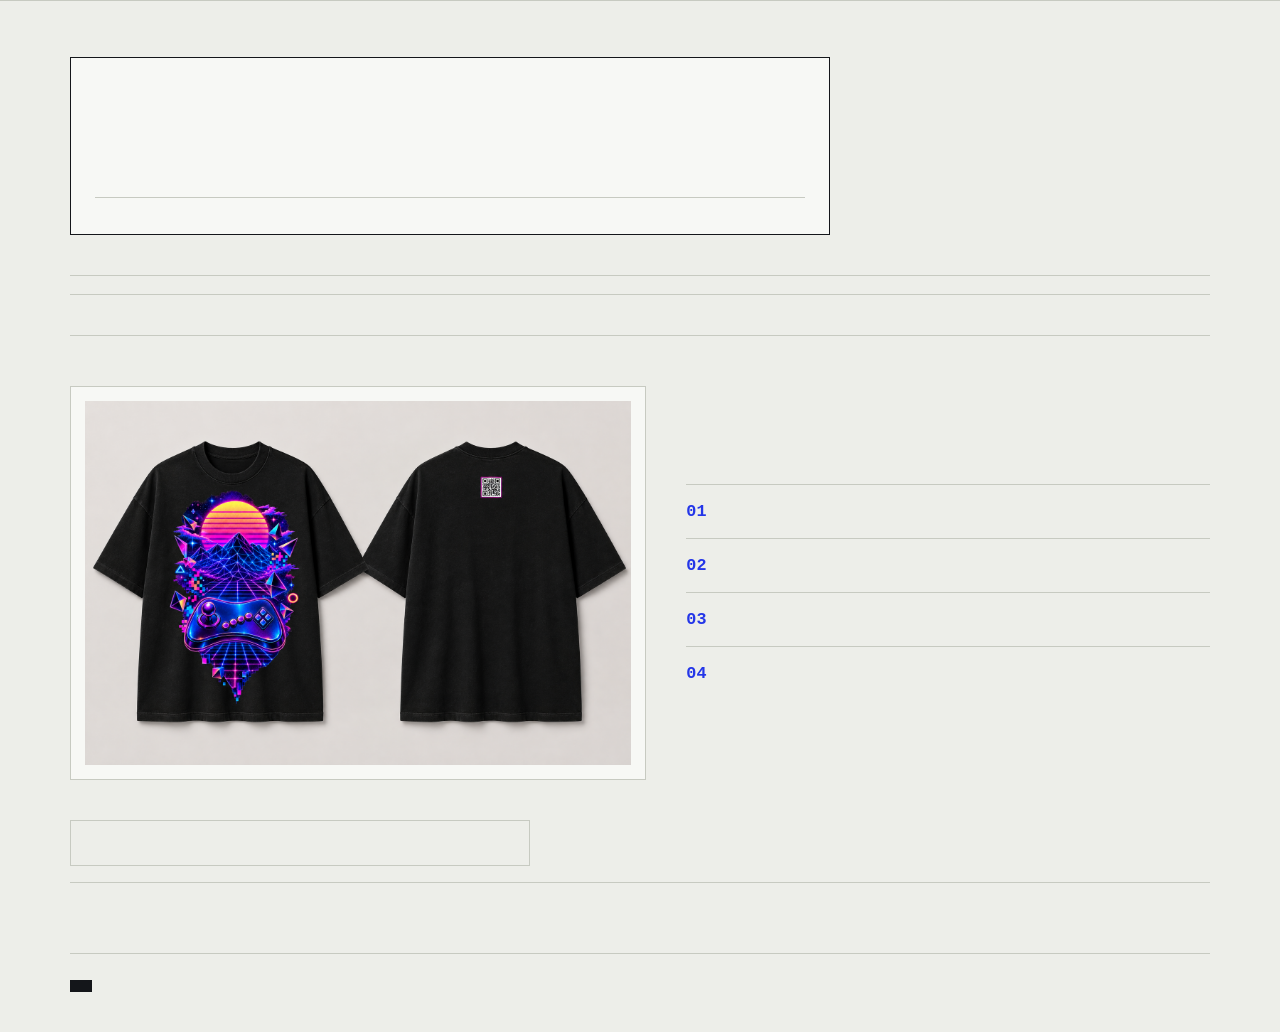
==== commit 44140c5b: "Add files via upload" ====
--- a/index.html
+++ b/index.html
@@ -7,8 +7,8 @@
 <link rel="preconnect" href="https://fonts.googleapis.com">
 <link rel="preconnect" href="https://fonts.gstatic.com" crossorigin>
 <link href="https://fonts.googleapis.com/css2?family=Archivo:wght@400;600;700;800;900&family=IBM+Plex+Mono:wght@400;500;600&display=swap" rel="stylesheet">
-<link rel="stylesheet" href="./shop.css">
-<script src="./config.js"></script>
+<link rel="stylesheet" href="./shop.css?v=8">
+<script src="./config.js?v=8"></script>
 </head>
 <body>
 
@@ -18,17 +18,14 @@
 
   <section class="hero">
     <div class="hero-label">
-      <span class="tag">One serial per shirt · numbered once · never reissued</span>
-      <h1>Earn by<br>wearing it.</h1>
-      <p class="hero-lede">Every shirt carries a number that exists exactly once.
-         Claim yours and the garment is on the record as yours — where it came from,
-         who has worn it. Then it starts paying you back: every stranger who scans
-         your back in the street and buys sends fifty cents to your balance.</p>
+      <span class="tag" data-i="heroTag"></span>
+      <h1><span data-i="heroH1a"></span><br><span data-i="heroH1b"></span></h1>
+      <p class="hero-lede" data-i="heroLede"></p>
       <div class="hero-rule">
-        <span class="tag">Numbered</span>
-        <span class="tag">Traceable</span>
-        <span class="tag">Collectible</span>
-        <span class="tag tag-ink">Scan the back</span>
+        <span class="tag" data-i="tagNumbered"></span>
+        <span class="tag" data-i="tagTraceable"></span>
+        <span class="tag" data-i="tagCollectible"></span>
+        <span class="tag tag-ink" data-i="tagScanBack"></span>
       </div>
     </div>
     <div class="ticker" aria-hidden="true">
@@ -42,37 +39,33 @@
            onerror="this.closest('.how-shot').classList.add('hide')">
     </div>
     <div class="how-steps">
-      <span class="tag">How it works</span>
+      <span class="tag" data-i="howTitle"></span>
       <ol class="steps">
-        <li><b>01</b><span class="step-t">Buy it</span>
-            <p>Pick a colour and a size. Each shirt leaves here with a number nobody else has.</p></li>
-        <li><b>02</b><span class="step-t">Claim it</span>
-            <p>Scan the code on the back before you wear it. The number locks to your account, permanently.</p></li>
-        <li><b>03</b><span class="step-t">Wear it</span>
-            <p>The code sits between your shoulders. Anyone can scan it from across a room.</p></li>
-        <li><b>04</b><span class="step-t">Earn it</span>
-            <p>Every scan that ends in a sale puts fifty cents in your balance. Spend it on the next one.</p></li>
+        <li><b>01</b><span class="step-t" data-i="how1t"></span><p data-i="how1p"></p></li>
+        <li><b>02</b><span class="step-t" data-i="how2t"></span><p data-i="how2p"></p></li>
+        <li><b>03</b><span class="step-t" data-i="how3t"></span><p data-i="how3p"></p></li>
+        <li><b>04</b><span class="step-t" data-i="how4t"></span><p data-i="how4p"></p></li>
       </ol>
     </div>
   </section>
 
   <section class="searchbar">
     <input class="input search-input" id="q" type="search"
-           placeholder="Search by name, tag or code" aria-label="Search the shop">
+           data-ph="searchPh" aria-label="Search">
     <div class="chip-row" id="tagRow"></div>
   </section>
 
   <div id="results" class="hide"></div>
   <div id="rails"></div>
   <div id="railsEmpty" class="empty hide">
-    <p class="tag">Nothing in stock yet.</p>
-    <p>Add your first item from the back office and it will appear here.</p>
+    <p class="tag" data-i="nothingYet"></p>
+    <p data-i="nothingYetP"></p>
   </div>
 
   <footer class="foot">
     <span class="redaction" id="footBrand"></span>
-    <span class="tag">Made in small runs</span>
-    <a class="tag" href="./admin.html">Back office</a>
+    <span class="tag" data-i="smallRuns"></span>
+    <a class="tag" href="./admin.html" data-i="backOffice"></a>
   </footer>
 </main>
 
@@ -80,7 +73,7 @@
 <div class="scrim" id="scrim"></div>
 <aside class="drawer" id="drawer" aria-label="Shopping bag">
   <div class="drawer-head">
-    <span class="tag tag-ink">Your bag</span>
+    <span class="tag tag-ink" data-i="yourBag"></span>
     <button class="x-btn" id="drawerClose" aria-label="Close bag">&times;</button>
   </div>
   <div class="drawer-body" id="drawerBody"></div>
@@ -97,10 +90,14 @@
   cfg, sb, money, escapeHtml, fetchProducts, readCart, setQty, cartCount,
   mountMasthead, refreshCredit, refreshCartCount, renderRail,
   currentUser, signIn, signUp, signOut, fetchBalance, startCheckout, rememberRef,
-  matchesQuery, allKeywords, productCard, lineKey, priceOf
-} from "./shop.js";
+  matchesQuery, allKeywords, productCard, lineKey, priceOf, nameOf, t
+} from "./shop.js?v=8";
 
 document.title = cfg.BRAND;
+document.documentElement.lang = (await import("./i18n.js?v=8")).LANG;
+// fill every element tagged with a translation key
+document.querySelectorAll("[data-i]").forEach((el) => { el.textContent = t(el.dataset.i); });
+document.querySelectorAll("[data-ph]").forEach((el) => { el.placeholder = t(el.dataset.ph); });
 document.getElementById("footBrand").textContent = cfg.BRAND;
 mountMasthead(document.getElementById("masthead"));
 
@@ -112,8 +109,7 @@
 }
 
 /* ticker */
-const words = ["Earn by wearing", "One serial, one shirt", "Traceable origin",
-               "€0.50 every scan", "Never reissued", "Collectible", "Store credit, not cashback"];
+const words = t("ticker");
 document.getElementById("ticker").innerHTML =
   [...words, ...words].map(w => `<span class="tag">${w}</span>`).join("");
 
@@ -122,7 +118,7 @@
 async function loadCatalogue() {
   const mount = document.getElementById("rails");
   try { PRODUCTS = await fetchProducts(); }
-  catch { mount.innerHTML = `<p class="notice notice-bad">Could not load the catalogue. Check your Supabase settings in config.js.</p>`; return; }
+  catch { mount.innerHTML = `<p class="notice notice-bad">${t("loadFail")}</p>`; return; }
 
   if (!PRODUCTS.length) { document.getElementById("railsEmpty").classList.remove("hide"); return; }
 
@@ -173,15 +169,15 @@
   results.classList.remove("hide");
   results.innerHTML = `
     <div class="rail-head">
-      <h2>${hits.length ? `${hits.length} match${hits.length === 1 ? "" : "es"}` : "Nothing found"}</h2>
-      <span class="tag">for “${escapeHtml(query)}”</span>
-      <button class="chip" id="clearQ" style="margin-left:auto">Clear</button>
+      <h2>${hits.length ? `${hits.length} ${hits.length === 1 ? t("matches") : t("matchesPl")}` : t("nothingFound")}</h2>
+      <span class="tag">${t("forQuery")} “${escapeHtml(query)}”</span>
+      <button class="chip" id="clearQ" style="margin-left:auto">${t("clear")}</button>
     </div>
     <div class="results-grid"></div>`;
 
   const grid = results.querySelector(".results-grid");
   if (hits.length) hits.forEach((p) => grid.appendChild(productCard(p)));
-  else grid.innerHTML = `<p class="empty">No item matches that. Try a different word, or clear the search to see everything.</p>`;
+  else grid.innerHTML = `<p class="empty">${t("noMatch")}</p>`;
 
   document.getElementById("clearQ").addEventListener("click", () => { qInput.value = ""; runSearch(); });
 }
@@ -215,7 +211,7 @@
     .filter(l => l.product);
 
   if (!lines.length) {
-    body.innerHTML = `<p class="empty">Nothing here yet. Add something from the rails.</p>`;
+    body.innerHTML = `<p class="empty">${t("bagEmpty")}</p>`;
     foot.innerHTML = "";
     return;
   }
@@ -225,8 +221,8 @@
       <div class="line-shot">${l.product.image_url
         ? `<img src="${l.product.image_url}" alt="">` : ""}</div>
       <div style="flex:1">
-        <div class="card-name">${escapeHtml(l.product.name)}</div>
-        <span class="tag">${escapeHtml(l.product.sku)}${l.variant ? ` · size ${escapeHtml(l.variant.size)}` : ""}</span>
+        <div class="card-name">${escapeHtml(nameOf(l.product))}</div>
+        <span class="tag">${escapeHtml(l.product.sku)}${l.variant ? ` · ${t("size")} ${escapeHtml(l.variant.size)}` : ""}</span>
         <div class="qty">
           <button data-id="${l.key}" data-q="${l.qty - 1}">&minus;</button>
           <span class="serial">${l.qty}</span>
@@ -254,21 +250,21 @@
 
   foot.innerHTML = `
     <div class="promo-row">
-      <input class="input" id="promo" placeholder="Discount code" value="${discount ? escapeHtml(discount.code) : ""}">
-      <button class="chip" id="promoGo">${discount ? "Remove" : "Apply"}</button>
+      <input class="input" id="promo" placeholder="${t('discountPh')}" value="${discount ? escapeHtml(discount.code) : ""}">
+      <button class="chip" id="promoGo">${discount ? t("remove") : t("apply")}</button>
     </div>
     <div id="promoMsg"></div>
     ${balance > 0 ? `
       <label class="credit-toggle">
         <input type="checkbox" id="useCredit" ${useCredit ? "checked" : ""}>
-        <span class="tag" style="color:inherit">Use ${money(balance)} credit</span>
+        <span class="tag" style="color:inherit">${t("useCredit")} ${money(balance)} ${t("creditWord")}</span>
       </label>` : ""}
-    <div class="total-row"><span class="tag">Subtotal</span><span class="price">${money(subtotal)}</span></div>
+    <div class="total-row"><span class="tag">${t("subtotal")}</span><span class="price">${money(subtotal)}</span></div>
     ${cut ? `<div class="total-row"><span class="tag">${escapeHtml(discount.code)}</span><span class="price">−${money(cut)}</span></div>` : ""}
-    ${applied ? `<div class="total-row"><span class="tag">Credit</span><span class="price">−${money(applied)}</span></div>` : ""}
-    <div class="total-row grand"><span class="tag tag-ink">To pay</span><span class="price">${money(subtotal - cut - applied)}</span></div>
+    ${applied ? `<div class="total-row"><span class="tag">${t("credit")}</span><span class="price">−${money(applied)}</span></div>` : ""}
+    <div class="total-row grand"><span class="tag tag-ink">${t("toPay")}</span><span class="price">${money(subtotal - cut - applied)}</span></div>
     <div id="checkoutMsg"></div>
-    <button class="btn" id="checkoutBtn" style="margin-top:14px">Checkout</button>`;
+    <button class="btn" id="checkoutBtn" style="margin-top:14px">${t("checkout")}</button>`;
 
   document.getElementById("promoGo").addEventListener("click", async () => {
     const msg = document.getElementById("promoMsg");
@@ -290,13 +286,13 @@
   document.getElementById("checkoutBtn").addEventListener("click", async (e) => {
     const btn = e.currentTarget;
     const msg = document.getElementById("checkoutMsg");
-    const email = user?.email || prompt("Email for your receipt:");
+    const email = user?.email || prompt(t("emailPrompt"));
     if (!email) return;
-    btn.disabled = true; btn.textContent = "Opening checkout…";
+    btn.disabled = true; btn.textContent = t("opening");
     try { await startCheckout({ useCredit, email, discountCode: discount?.code || null }); }
     catch (err) {
       msg.innerHTML = `<p class="notice notice-bad">${escapeHtml(err.message)}</p>`;
-      btn.disabled = false; btn.textContent = "Checkout";
+      btn.disabled = false; btn.textContent = t("checkout");
     }
   });
 }
@@ -317,42 +313,114 @@
 
   const { data } = await sb.rpc("my_earnings");
   const e = data || { balance_cents: 0, garments: 0, referrals: 0 };
-  const { data: codes } = await sb.from("garment_codes").select("item_number, claimed_at");
+  const { data: mine } = await sb.rpc("my_garments");
+  const garments = mine || [];
 
   card.innerHTML = `
-    <span class="tag">Signed in as</span>
+    <span class="tag">${t("signedInAs")}</span>
     <p class="serial" style="margin:4px 0 20px">${escapeHtml(user.email)}</p>
-    <div class="total-row"><span class="tag">Balance</span><span class="price">${money(e.balance_cents)}</span></div>
-    <div class="total-row"><span class="tag">Garments claimed</span><span class="price">${e.garments}</span></div>
-    <div class="total-row"><span class="tag">Referred sales</span><span class="price">${e.referrals}</span></div>
-    ${codes?.length ? `<div style="margin-top:18px">
-      <span class="tag">Your serials</span>
-      <p class="serial" style="margin:6px 0 0;line-height:1.7">${codes.map(c => escapeHtml(c.item_number)).join("<br>")}</p>
-    </div>` : ""}
-    <button class="btn btn-hollow" id="outBtn" style="margin-top:22px">Sign out</button>`;
+    <div class="total-row"><span class="tag">${t("balance")}</span><span class="price">${money(e.balance_cents)}</span></div>
+    <div class="total-row"><span class="tag">${t("garmentsClaimed")}</span><span class="price">${e.garments}</span></div>
+    <div class="total-row"><span class="tag">${t("referredSales")}</span><span class="price">${e.referrals}</span></div>
+
+    <div style="margin-top:22px">
+      <span class="tag">${t("myGarments")}</span>
+      ${garments.length ? garments.map(g => `
+        <div class="garment">
+          <div class="garment-top">
+            <span class="serial">${escapeHtml(g.item_number)}</span>
+            <span class="tag" style="margin-left:auto">${g.hands} ${g.hands === 1 ? t("handsOne") : t("hands")}</span>
+          </div>
+          ${g.open_token ? `
+            <div class="token-box">
+              <span class="tag">${t("transferCode")}</span>
+              <b class="token">${escapeHtml(fmtToken(g.open_token))}</b>
+              <div class="row" style="margin-top:8px">
+                <button class="chip" data-copy="${escapeHtml(g.open_token)}">${t("copyCode")}</button>
+                <button class="chip" data-cancel="${escapeHtml(g.code)}">${t("cancelTransfer")}</button>
+              </div>
+              <p class="mini" style="color:var(--ink-soft);margin:8px 0 0">${t("transferNote")}</p>
+            </div>`
+          : `<button class="chip" data-xfer="${escapeHtml(g.code)}">${t("transfer")}</button>`}
+        </div>`).join("")
+      : `<p class="mini" style="color:var(--ink-soft);margin:8px 0 0">${t("noGarments")}</p>`}
+    </div>
+
+    <div style="margin-top:24px;border-top:1px solid var(--rule);padding-top:18px">
+      <span class="tag">${t("receiveTitle")}</span>
+      <p class="mini" style="color:var(--ink-soft);margin:6px 0 10px">${t("receiveNote")}</p>
+      <div class="row">
+        <input class="input" id="rxToken" placeholder="${t("receivePh")}" style="flex:1;text-transform:uppercase">
+        <button class="chip" id="rxGo">${t("receiveGo")}</button>
+      </div>
+      <div id="rxMsg"></div>
+    </div>
+
+    <button class="btn btn-hollow" id="outBtn" style="margin-top:22px">${t("signOut")}</button>`;
+
+  card.querySelectorAll("[data-xfer]").forEach(b =>
+    b.addEventListener("click", async () => {
+      const { data } = await sb.rpc("create_transfer", { p_code: b.dataset.xfer, p_days: 14 });
+      if (!data?.ok) { document.getElementById("rxMsg").innerHTML = `<p class="notice notice-bad">${t("errNotYours")}</p>`; return; }
+      paintAccount();
+    }));
+
+  card.querySelectorAll("[data-cancel]").forEach(b =>
+    b.addEventListener("click", async () => {
+      await sb.rpc("cancel_transfer", { p_code: b.dataset.cancel });
+      paintAccount();
+    }));
+
+  card.querySelectorAll("[data-copy]").forEach(b =>
+    b.addEventListener("click", async () => {
+      try { await navigator.clipboard.writeText(fmtToken(b.dataset.copy)); b.textContent = t("copied"); }
+      catch { /* clipboard blocked; the code is on screen anyway */ }
+      setTimeout(() => (b.textContent = t("copyCode")), 1200);
+    }));
+
+  document.getElementById("rxGo").addEventListener("click", async () => {
+    const msg = document.getElementById("rxMsg");
+    const token = document.getElementById("rxToken").value.trim();
+    if (!token) return;
+    const { data, error } = await sb.rpc("redeem_transfer", { p_token: token });
+    if (error) { msg.innerHTML = `<p class="notice notice-bad">${escapeHtml(error.message)}</p>`; return; }
+    if (!data?.ok) {
+      const key = { unknown_token: "errUnknownToken", already_used: "errAlreadyUsed",
+                    cancelled: "errCancelled", expired: "errExpired", own_token: "errOwnToken",
+                    sender_no_longer_owns: "errStale" }[data?.error] || "errUnknownToken";
+      msg.innerHTML = `<p class="notice notice-bad">${t(key)}</p>`;
+      return;
+    }
+    msg.innerHTML = `<p class="notice">${escapeHtml(data.item_number)} ${t("nowYours")}</p>`;
+    setTimeout(paintAccount, 1400);
+  });
+
   document.getElementById("outBtn").addEventListener("click", async () => {
     await signOut(); closeModal(); refreshCredit();
   });
 }
 
+/* XXXXX-XXXXX reads back over the phone without mistakes */
+const fmtToken = (tk) => tk.length === 10 ? `${tk.slice(0, 5)}-${tk.slice(5)}` : tk;
+
 function paintAuth(mode) {
   const isUp = mode === "up";
   card.innerHTML = `
-    <span class="tag">${isUp ? "Create an account" : "Sign in"}</span>
-    <h2 style="margin:10px 0 18px">${isUp ? "Start a balance" : "Welcome back"}</h2>
-    ${isUp ? `<label class="field"><span>Name</span><input class="input" id="aName"></label>` : ""}
-    <label class="field"><span>Email</span><input class="input" id="aEmail" type="email" autocomplete="email"></label>
-    <label class="field"><span>Password</span><input class="input" id="aPass" type="password" autocomplete="${isUp ? "new-password" : "current-password"}"></label>
+    <span class="tag">${isUp ? t("signUp") : t("signIn")}</span>
+    <h2 style="margin:10px 0 18px">${isUp ? t("startBalance") : t("welcomeBack")}</h2>
+    ${isUp ? `<label class="field"><span>${t("name")}</span><input class="input" id="aName"></label>` : ""}
+    <label class="field"><span>${t("email")}</span><input class="input" id="aEmail" type="email" autocomplete="email"></label>
+    <label class="field"><span>${t("password")}</span><input class="input" id="aPass" type="password" autocomplete="${isUp ? "new-password" : "current-password"}"></label>
     <div id="authMsg"></div>
-    <button class="btn" id="authGo" style="margin-top:8px">${isUp ? "Create account" : "Sign in"}</button>
-    <button class="btn btn-hollow" id="authSwap" style="margin-top:8px">${isUp ? "I already have one" : "I need an account"}</button>`;
+    <button class="btn" id="authGo" style="margin-top:8px">${isUp ? t("createAccount") : t("signIn")}</button>
+    <button class="btn btn-hollow" id="authSwap" style="margin-top:8px">${isUp ? t("haveOne") : t("needOne")}</button>`;
 
   document.getElementById("authSwap").addEventListener("click", () => paintAuth(isUp ? "in" : "up"));
   document.getElementById("authGo").addEventListener("click", async () => {
     const msg = document.getElementById("authMsg");
     const email = document.getElementById("aEmail").value.trim();
     const pass  = document.getElementById("aPass").value;
-    if (!email || !pass) { msg.innerHTML = `<p class="notice notice-bad">Enter an email and a password.</p>`; return; }
+    if (!email || !pass) { msg.innerHTML = `<p class="notice notice-bad">${t("needBoth")}</p>`; return; }
     const { error } = isUp
       ? await signUp(email, pass, document.getElementById("aName").value.trim())
       : await signIn(email, pass);
--- a/shop.css
+++ b/shop.css
@@ -475,3 +475,22 @@
 @media (max-width: 780px) {
   .how { grid-template-columns: 1fr; gap: 24px; padding-top: 34px; }
 }
+
+/* ---------- language switch ---------- */
+.lang-switch { display: inline-flex; border: 1px solid var(--rule); }
+.lang {
+  padding: 7px 9px; border: none; background: transparent; cursor: pointer;
+  font-family: var(--tag-font); font-size: var(--step);
+  letter-spacing: 0.1em; color: var(--ink-soft);
+}
+.lang:hover { color: var(--ink); }
+.lang.on { background: var(--ink); color: var(--paper); }
+
+/* ---------- garments and transfer tokens ---------- */
+.garment { border-top: 1px solid var(--rule); padding: 12px 0; }
+.garment-top { display: flex; align-items: baseline; gap: 10px; margin-bottom: 8px; }
+.token-box { border: 1px solid var(--bluing); padding: 12px; margin-top: 4px; }
+.token {
+  display: block; font-family: var(--tag-font); font-size: 1.25rem;
+  letter-spacing: 0.22em; color: var(--bluing); margin-top: 4px;
+}
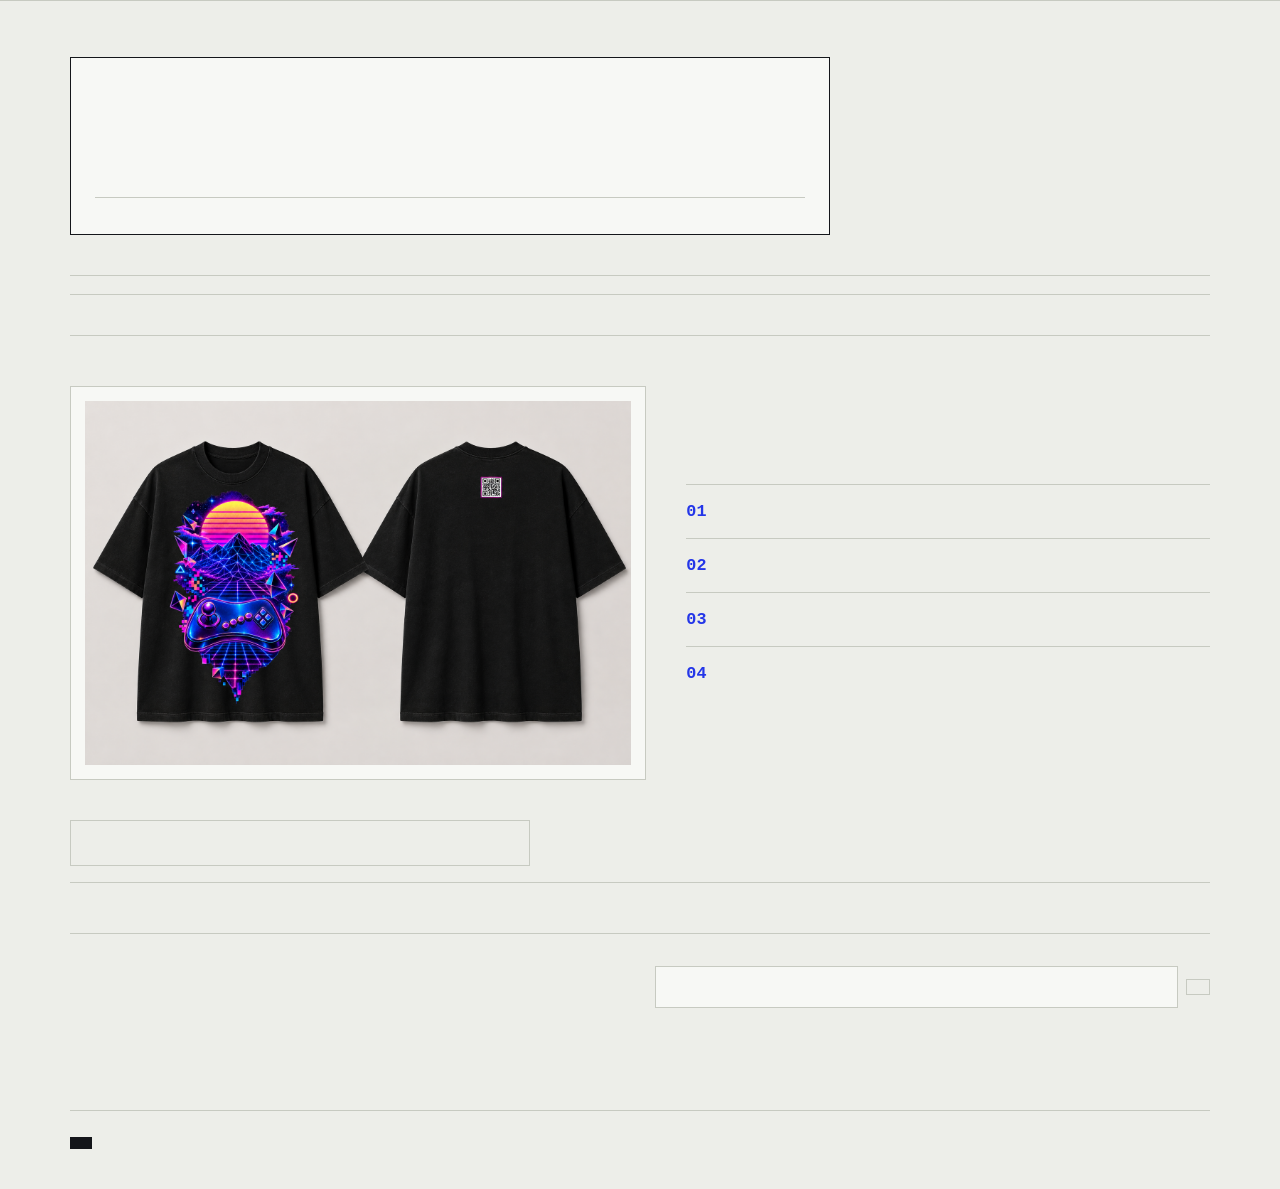
==== commit b12a48dd: "Add files via upload" ====
--- a/index.html
+++ b/index.html
@@ -4,6 +4,10 @@
 <meta charset="utf-8">
 <meta name="viewport" content="width=device-width, initial-scale=1">
 <title>Shop</title>
+<link rel="icon" href="./favicon.ico" sizes="any">
+<link rel="icon" href="./favicon.svg" type="image/svg+xml">
+<link rel="apple-touch-icon" href="./apple-touch-icon.png">
+<meta name="theme-color" content="#EDEEE9">
 <link rel="preconnect" href="https://fonts.googleapis.com">
 <link rel="preconnect" href="https://fonts.gstatic.com" crossorigin>
 <link href="https://fonts.googleapis.com/css2?family=Archivo:wght@400;600;700;800;900&family=IBM+Plex+Mono:wght@400;500;600&display=swap" rel="stylesheet">
@@ -62,6 +66,20 @@
     <p data-i="nothingYetP"></p>
   </div>
 
+  <section class="subscribe">
+    <div>
+      <span class="tag" data-i="subTitle"></span>
+      <p class="hero-lede" style="margin:8px 0 0" data-i="subNote"></p>
+    </div>
+    <div>
+      <div class="row">
+        <input class="input" id="subEmail" type="email" data-ph="subPh" style="flex:1" autocomplete="email">
+        <button class="chip" id="subGo"></button>
+      </div>
+      <div id="subMsg"></div>
+    </div>
+  </section>
+
   <footer class="foot">
     <span class="redaction" id="footBrand"></span>
     <span class="tag" data-i="smallRuns"></span>
@@ -90,7 +108,7 @@
   cfg, sb, money, escapeHtml, fetchProducts, readCart, setQty, cartCount,
   mountMasthead, refreshCredit, refreshCartCount, renderRail,
   currentUser, signIn, signUp, signOut, fetchBalance, startCheckout, rememberRef,
-  matchesQuery, allKeywords, productCard, lineKey, priceOf, nameOf, t
+  matchesQuery, allKeywords, productCard, lineKey, priceOf, nameOf, t, fetchSettings
 } from "./shop.js?v=8";
 
 document.title = cfg.BRAND;
@@ -244,9 +262,15 @@
   }
   const cut = discount?.discount_cents || 0;
 
+  const st = await fetchSettings();
+  const freeOver = st.free_shipping_over_cents || 0;
+  const ship = (freeOver > 0 && subtotal >= freeOver) ? 0 : (st.shipping_cents || 0);
+  const handling = st.handling_cents || 0;
+  const bill = (subtotal - cut) + ship + handling;
+
   const user = await currentUser();
   const balance = user ? await fetchBalance() : 0;
-  const applied = useCredit ? Math.min(balance, subtotal - cut) : 0;
+  const applied = useCredit ? Math.min(balance, bill) : 0;
 
   foot.innerHTML = `
     <div class="promo-row">
@@ -261,8 +285,11 @@
       </label>` : ""}
     <div class="total-row"><span class="tag">${t("subtotal")}</span><span class="price">${money(subtotal)}</span></div>
     ${cut ? `<div class="total-row"><span class="tag">${escapeHtml(discount.code)}</span><span class="price">−${money(cut)}</span></div>` : ""}
+    ${ship || freeOver ? `<div class="total-row"><span class="tag">${t("shipping")}</span><span class="price">${ship ? money(ship) : t("freeShip")}</span></div>` : ""}
+    ${handling ? `<div class="total-row"><span class="tag">${t("handling")}</span><span class="price">${money(handling)}</span></div>` : ""}
     ${applied ? `<div class="total-row"><span class="tag">${t("credit")}</span><span class="price">−${money(applied)}</span></div>` : ""}
-    <div class="total-row grand"><span class="tag tag-ink">${t("toPay")}</span><span class="price">${money(subtotal - cut - applied)}</span></div>
+    <div class="total-row grand"><span class="tag tag-ink">${t("toPay")}</span><span class="price">${money(bill - applied)}</span></div>
+    ${cut && (ship || handling) ? `<p class="tag" style="margin-top:6px">${t("notDiscounted")}</p>` : ""}
     <div id="checkoutMsg"></div>
     <button class="btn" id="checkoutBtn" style="margin-top:14px">${t("checkout")}</button>`;
 
@@ -413,7 +440,8 @@
     <label class="field"><span>${t("password")}</span><input class="input" id="aPass" type="password" autocomplete="${isUp ? "new-password" : "current-password"}"></label>
     <div id="authMsg"></div>
     <button class="btn" id="authGo" style="margin-top:8px">${isUp ? t("createAccount") : t("signIn")}</button>
-    <button class="btn btn-hollow" id="authSwap" style="margin-top:8px">${isUp ? t("haveOne") : t("needOne")}</button>`;
+    <button class="btn btn-hollow" id="authSwap" style="margin-top:8px">${isUp ? t("haveOne") : t("needOne")}</button>
+    ${isUp ? "" : `<a class="tag" href="./reset.html" style="display:block;text-align:center;margin-top:14px">${t("forgot")}</a>`}`;
 
   document.getElementById("authSwap").addEventListener("click", () => paintAuth(isUp ? "in" : "up"));
   document.getElementById("authGo").addEventListener("click", async () => {
@@ -430,6 +458,24 @@
   });
 }
 
+/* ---------------- mailing list ---------------- */
+document.getElementById("subGo").textContent = t("subGo");
+document.getElementById("subGo").addEventListener("click", async () => {
+  const msg = document.getElementById("subMsg");
+  const email = document.getElementById("subEmail").value.trim();
+  const { data, error } = await sb.rpc("subscribe", {
+    p_email: email,
+    p_lang: (await import("./i18n.js?v=8")).LANG,
+    p_source: "storefront",
+  });
+  if (error || !data?.ok) {
+    msg.innerHTML = `<p class="notice notice-bad">${t("subBad")}</p>`;
+    return;
+  }
+  msg.innerHTML = `<p class="notice">${t("subDone")}</p>`;
+  document.getElementById("subEmail").value = "";
+});
+
 /* ---------------- boot ---------------- */
 await loadCatalogue();
 refreshCartCount();
--- a/shop.css
+++ b/shop.css
@@ -494,3 +494,14 @@
   display: block; font-family: var(--tag-font); font-size: 1.25rem;
   letter-spacing: 0.22em; color: var(--bluing); margin-top: 4px;
 }
+
+/* ---------- mailing list ---------- */
+.subscribe {
+  display: grid; grid-template-columns: 1fr 1fr; gap: 30px; align-items: center;
+  border-top: 1px solid var(--rule); margin-top: 50px; padding: 32px 0;
+}
+@media (max-width: 700px) { .subscribe { grid-template-columns: 1fr; gap: 16px; } }
+
+/* ---------- one garment, in full ---------- */
+.code-detail { display: grid; grid-template-columns: 200px 1fr; gap: 24px; align-items: start; }
+@media (max-width: 620px) { .code-detail { grid-template-columns: 1fr; } }
